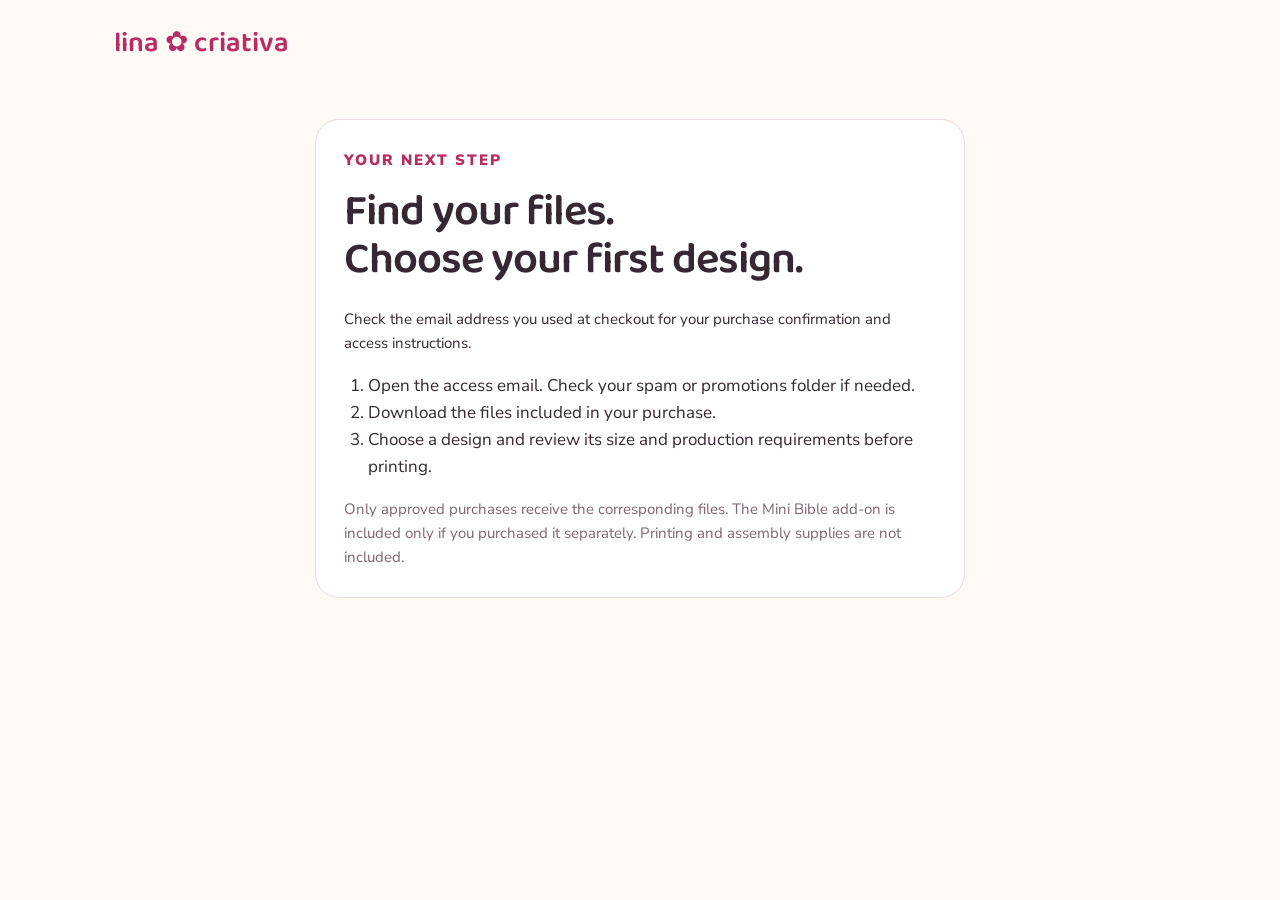
==== thank-you.html @ 4ca30754 "Add US Mini Bible upsell with Hotmart widget, mobile gallery and countdown" ====
<!doctype html><html lang="en-US"><head><meta charset="utf-8"><meta name="viewport" content="width=device-width,initial-scale=1"><meta name="robots" content="noindex,nofollow"><title>Your downloads | Lina Criativa</title><link rel="stylesheet" href="./styles.css"><script src="./offer-config.js" defer></script><script src="./app.js" defer></script></head><body><header class="wrap brand"><span class="logo">lina ✿ criativa</span></header><main class="wrap"><article class="card access-card"><p class="eyebrow">Your next step</p><h1>Find your files.<br>Choose your first design.</h1><p class="lead">Check the email address you used at checkout for your purchase confirmation and access instructions.</p><ol><li>Open the access email. Check your spam or promotions folder if needed.</li><li>Download the files included in your purchase.</li><li>Choose a design and review its size and production requirements before printing.</li></ol><a class="btn" data-access hidden>OPEN MY DOWNLOADS</a><a class="decline" data-support hidden>Get help with my files</a><p class="fine">Only approved purchases receive the corresponding files. The Mini Bible add-on is included only if you purchased it separately. Printing and assembly supplies are not included.</p></article></main></body></html>
---- styles.css ----
@font-face{font-family:Baloo;src:url('./assets/baloo-latin.woff2') format('woff2');font-display:swap}@font-face{font-family:Nunito;src:url('./assets/nunito-latin.woff2') format('woff2');font-display:swap}:root{--ink:#352832;--rose:#b72c61;--petal:#fce8f0;--cream:#fffaf6;--green:#285848;--line:#efdae2}*{box-sizing:border-box}html{scroll-behavior:smooth;scroll-padding-top:30px}body{margin:0;color:var(--ink);background:var(--cream);font-family:Nunito,Arial,sans-serif;font-size:17px;line-height:1.6}h1,h2,h3,p{margin:0}h1,h2,h3{font-family:Baloo,Georgia,serif;font-weight:600;line-height:1.1}h1{font-size:clamp(36px,5.5vw,65px);letter-spacing:-1px}h2{font-size:clamp(30px,4vw,44px)}h3{font-size:26px}p+p{margin-top:14px}a{color:inherit}button{font:inherit}img{display:block;max-width:100%;height:auto}.wrap{max-width:1100px;margin:auto;padding:0 24px}.strip{text-align:center;background:var(--green);color:white;font-size:13px;letter-spacing:1px;padding:10px 20px}.brand{display:flex;align-items:center;justify-content:space-between;padding-top:22px;padding-bottom:22px}.logo{font-family:Baloo,Georgia,serif;font-size:28px;color:var(--rose)}.brand small{font-size:12px;color:#77636c}.hero{display:grid;grid-template-columns:1fr 1fr;gap:42px;align-items:center;padding-top:26px;padding-bottom:54px}.eyebrow{font-size:12px;font-weight:900;letter-spacing:2px;text-transform:uppercase;color:var(--rose);margin-bottom:16px}.highlight{color:var(--rose)}.lead{font-size:19px;line-height:1.6;margin-top:22px}.hero-photo{border-radius:120px 120px 28px 28px;max-height:650px;width:100%;object-fit:cover;box-shadow:0 15px 45px #68384b19}.pill-row{display:flex;flex-wrap:wrap;gap:8px;margin:22px 0}.pill{padding:7px 12px;border:1px solid var(--line);border-radius:40px;background:white;font-size:13px;font-weight:800}.btn{display:block;background:var(--rose);color:white;text-decoration:none;text-align:center;font-weight:900;padding:17px 20px;border-radius:15px;box-shadow:0 7px 0 #8e2049;line-height:1.35;border:0;cursor:pointer}.btn:focus-visible,button:focus-visible,a:focus-visible{outline:3px solid #174839;outline-offset:4px}.decline{display:block;text-align:center;margin-top:22px;font-size:13px;color:#79616c;text-underline-offset:4px}.fine{font-size:12px;color:#7d6671;line-height:1.6}.hero .fine{margin-top:16px;text-align:center}.price-inline{font-size:20px;font-weight:900;color:var(--rose);margin:16px 0}.section{padding:62px 0}.blush{background:#ffedf3}.white{background:#fff}.center{text-align:center}.intro{max-width:720px;margin:0 auto 28px}.intro p{margin-top:16px}.stats{display:grid;grid-template-columns:repeat(3,1fr);gap:12px;margin-top:35px}.stat{background:white;border:1px solid var(--line);border-radius:20px;padding:20px}.stat strong{display:block;color:var(--rose);font-family:Baloo,Georgia,serif;font-size:36px;line-height:1.2}.stat span{font-size:13px}.comparison{display:grid;grid-template-columns:1fr 1fr;gap:20px;max-width:850px;margin:30px auto 0}.card{background:white;border:1px solid var(--line);border-radius:24px;padding:28px}.card h3{margin-bottom:14px}.card p{font-size:15px}.card.accent{border:2px solid #c26a8d;background:#fff9fc}.check-list{list-style:none;padding:0;margin:20px 0}.check-list li{padding:9px 0 9px 25px;position:relative}.check-list li:before{content:'✓';position:absolute;left:0;color:var(--green);font-weight:900}.gallery-group{margin-top:38px}.gallery-head{display:flex;justify-content:space-between;gap:20px;align-items:end;margin-bottom:16px}.gallery-head p{font-size:14px;color:#806b75}.rail{display:grid;grid-auto-flow:column;grid-auto-columns:calc((100% - 48px)/4);gap:16px;overflow-x:auto;scroll-snap-type:x mandatory;padding:4px 0 15px;scrollbar-color:#d999b2 transparent}.tile{margin:0;scroll-snap-align:start}.tile button,.photo-button{border:0;padding:0;background:none;cursor:zoom-in;width:100%}.tile img{border-radius:18px;width:100%;border:1px solid var(--line)}.tile figcaption{font-size:12px;padding:8px 3px;color:#78646d}.photo-rail .tile img{aspect-ratio:1;object-fit:cover}.steps{display:grid;grid-template-columns:repeat(3,1fr);gap:20px}.step-number{font-family:Baloo;font-size:35px;color:var(--rose);display:block;margin-bottom:10px}.steps p{font-size:15px;margin-top:12px}.inside{display:grid;grid-template-columns:1fr 1fr;gap:40px;align-items:center}.inside img{border-radius:26px}.inside p{margin-top:20px}.occasion-grid{display:grid;grid-template-columns:repeat(3,1fr);gap:16px;margin-top:30px}.occasion-grid h3{font-size:24px;margin-bottom:12px}.occasion-grid p{font-size:14px}.quote{margin:26px auto;padding:24px;max-width:650px;border-left:4px solid var(--rose);background:#fff;font-size:22px;font-family:Baloo;line-height:1.3}.proof-grid{display:grid;grid-template-columns:1fr 1fr;gap:22px;align-items:start}.proof-grid img{border-radius:18px;border:1px solid var(--line)}.proof-grid .wide{grid-column:1/-1;max-width:800px;margin:auto}.extras{display:grid;grid-template-columns:repeat(3,1fr);gap:16px}.extras .card p{font-size:14px}.offer{max-width:690px;margin:auto;border:2px solid #ca7a99;border-radius:30px;background:#fff;padding:36px;box-shadow:0 20px 65px #95496714}.offer .amount{font-family:Baloo;font-size:76px;color:var(--rose);line-height:1.15;margin-top:18px}.offer .amount small{font:800 18px Nunito}.offer h2{font-size:38px}.offer .fine{margin-top:14px}.bonus{background:var(--cream);border-radius:18px;padding:20px;margin:20px 0}.bonus h3{font-size:24px}.bonus ul{font-size:15px;padding-left:20px}.offer .check-list{text-align:left}.faq{max-width:800px;margin:auto}details{border-bottom:1px solid var(--line);padding:19px 0}summary{cursor:pointer;font-weight:900}details p{font-size:15px;padding-top:12px;color:#705b66}footer{padding:35px 24px;text-align:center;font-size:12px;color:#806d75;border-top:1px solid var(--line)}dialog{border:0;border-radius:20px;padding:18px;max-width:min(94vw,900px);max-height:94vh;background:var(--cream)}dialog::backdrop{background:#20141cbb}dialog img{max-height:80vh;margin:auto;object-fit:contain}dialog button{float:right;background:var(--rose);border:0;border-radius:50%;color:white;width:34px;height:34px;cursor:pointer;margin-bottom:10px}.access-card{max-width:650px;margin:30px auto}.access-card h1{font-size:44px}.access-card ol{padding-left:24px}.skip{position:absolute;left:-9999px}.skip:focus{left:20px;top:10px;background:white;padding:10px;z-index:20}@media(max-width:760px){.wrap{padding-left:20px;padding-right:20px}.brand{padding-top:15px;padding-bottom:10px}.brand small{max-width:120px;text-align:right}.hero{grid-template-columns:1fr;gap:25px;padding-top:20px}.hero-photo{max-height:470px;object-position:center 38%;border-radius:75px 75px 24px 24px}.hero h1{font-size:42px}.lead{font-size:17px}.section{padding:44px 0}.rail{grid-auto-columns:78%;gap:12px}.comparison,.inside,.proof-grid{grid-template-columns:1fr}.steps,.occasion-grid,.extras{grid-template-columns:1fr}.proof-grid .wide{grid-column:auto}.stats{gap:8px}.stat{padding:17px 8px}.stat strong{font-size:29px}.stat span{font-size:11px}.offer{padding:25px 20px}.offer h2{font-size:32px}.offer .amount{font-size:68px}.gallery-head{display:block}.gallery-head p{margin-top:8px}.card{padding:23px}.inside{gap:25px}.inside img{max-height:440px;object-fit:cover;width:100%}}@media(prefers-reduced-motion:reduce){html{scroll-behavior:auto}}
[hidden]{display:none!important}@media(max-width:760px){.hero>div:first-child{display:contents}.hero .eyebrow{order:1;margin-bottom:0}.hero h1{order:2}.hero>div:last-child{order:3}.hero .lead{order:4;margin-top:0}.hero .pill-row{order:5;margin:0}.hero .price-inline{order:6;margin:0}.hero .btn{order:7}.hero .decline{order:8;margin-top:0}.hero .fine{order:9;margin-top:0}.hero-photo{max-height:420px;object-position:center 45%;border-radius:50px 50px 20px 20px}}
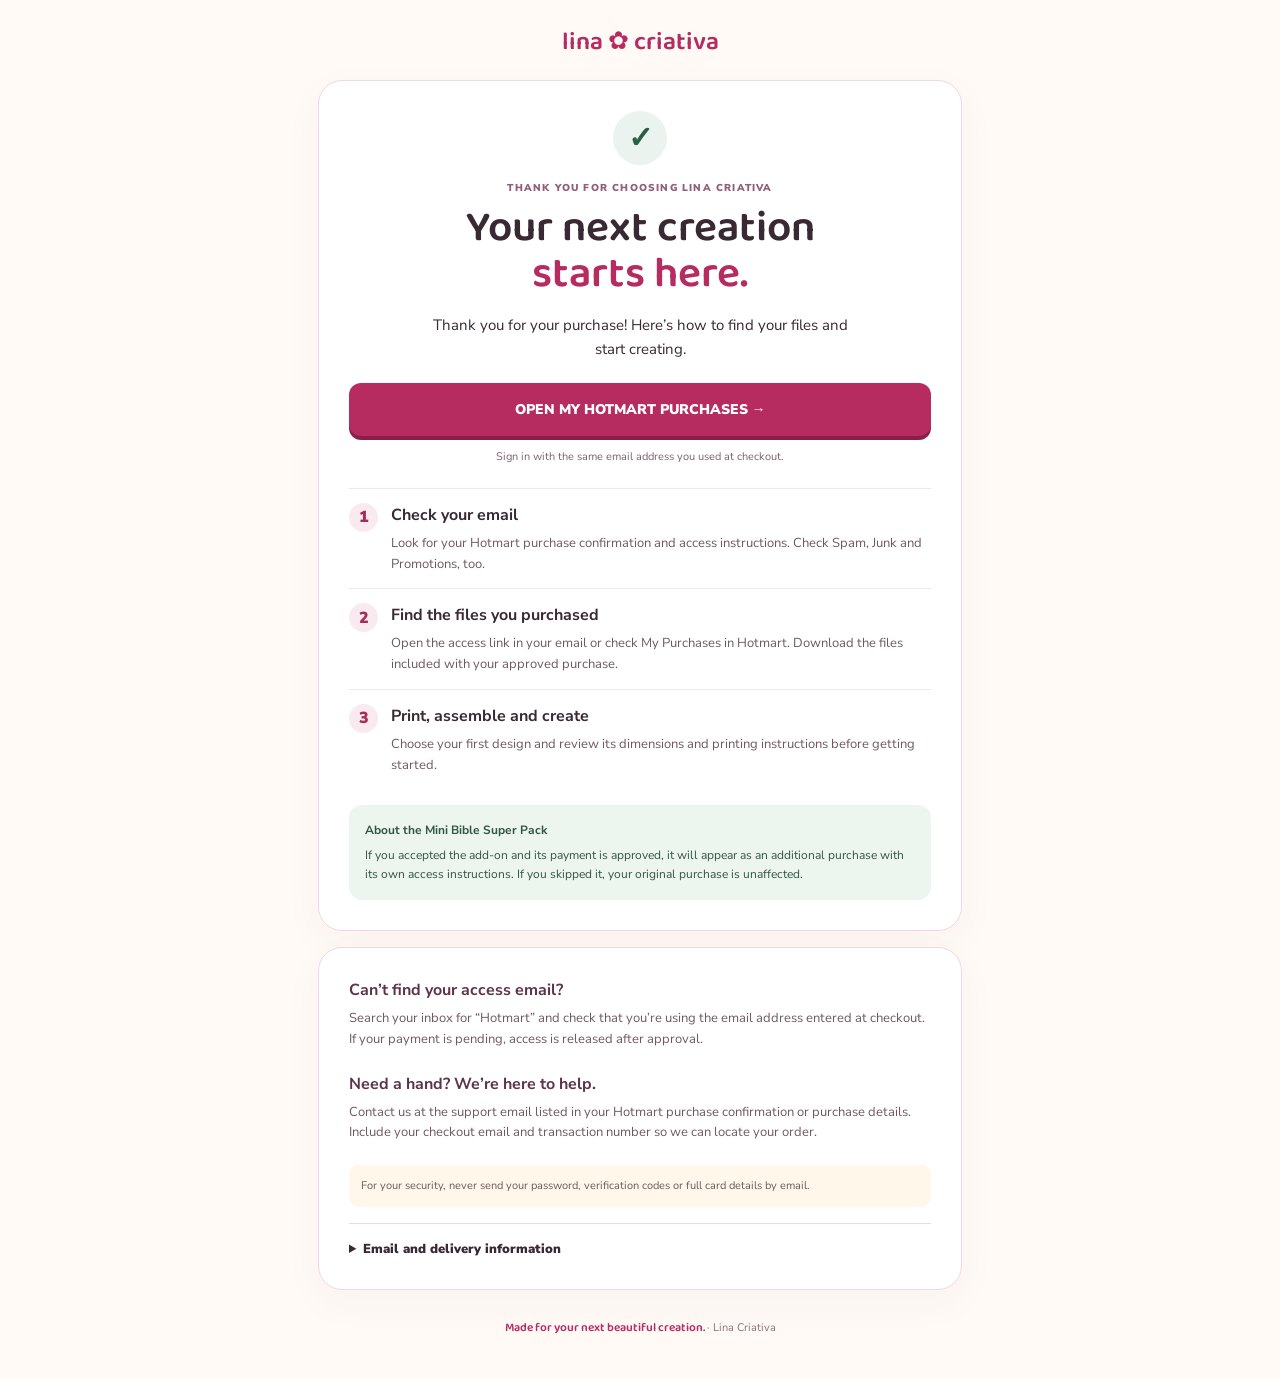
==== commit 5060ce5a: "Add English thank-you page with access, email and support guidance" ====
--- a/thank-you.html
+++ b/thank-you.html
@@ -1 +1,3 @@
-<!doctype html><html lang="en-US"><head><meta charset="utf-8"><meta name="viewport" content="width=device-width,initial-scale=1"><meta name="robots" content="noindex,nofollow"><title>Your downloads | Lina Criativa</title><link rel="stylesheet" href="./styles.css"><script src="./offer-config.js" defer></script><script src="./app.js" defer></script></head><body><header class="wrap brand"><span class="logo">lina ✿ criativa</span></header><main class="wrap"><article class="card access-card"><p class="eyebrow">Your next step</p><h1>Find your files.<br>Choose your first design.</h1><p class="lead">Check the email address you used at checkout for your purchase confirmation and access instructions.</p><ol><li>Open the access email. Check your spam or promotions folder if needed.</li><li>Download the files included in your purchase.</li><li>Choose a design and review its size and production requirements before printing.</li></ol><a class="btn" data-access hidden>OPEN MY DOWNLOADS</a><a class="decline" data-support hidden>Get help with my files</a><p class="fine">Only approved purchases receive the corresponding files. The Mini Bible add-on is included only if you purchased it separately. Printing and assembly supplies are not included.</p></article></main></body></html>+<!doctype html>
+<html lang="en-US"><head><meta charset="utf-8"><meta name="viewport" content="width=device-width,initial-scale=1"><meta name="robots" content="noindex,nofollow"><meta name="theme-color" content="#fffaf6"><title>Thank you! Your next steps | Lina Criativa</title><link rel="stylesheet" href="./compact.css?v=thank-you-1"><link rel="stylesheet" href="./thank-you.css"></head>
+<body><main class="thankyou-shell"><header class="ty-brand">lina ✿ criativa</header><section class="ty-card"><div class="ty-check" aria-hidden="true">✓</div><p class="ty-eyebrow">THANK YOU FOR CHOOSING LINA CRIATIVA</p><h1>Your next creation<br><span>starts here.</span></h1><p class="ty-lead">Thank you for your purchase! Here’s how to find your files and start creating.</p><a class="ty-button" href="https://consumer.hotmart.com/">OPEN MY HOTMART PURCHASES <span aria-hidden="true">→</span></a><p class="ty-button-note">Sign in with the same email address you used at checkout.</p><ol class="ty-steps"><li><span>1</span><div><h2>Check your email</h2><p>Look for your Hotmart purchase confirmation and access instructions. Check Spam, Junk and Promotions, too.</p></div></li><li><span>2</span><div><h2>Find the files you purchased</h2><p>Open the access link in your email or check My Purchases in Hotmart. Download the files included with your approved purchase.</p></div></li><li><span>3</span><div><h2>Print, assemble and create</h2><p>Choose your first design and review its dimensions and printing instructions before getting started.</p></div></li></ol><div class="ty-note"><strong>About the Mini Bible Super Pack</strong><p>If you accepted the add-on and its payment is approved, it will appear as an additional purchase with its own access instructions. If you skipped it, your original purchase is unaffected.</p></div></section><section class="ty-card ty-help"><h2>Can’t find your access email?</h2><p>Search your inbox for “Hotmart” and check that you’re using the email address entered at checkout. If your payment is pending, access is released after approval.</p><h2>Need a hand? We’re here to help.</h2><p>Contact us at the support email listed in your Hotmart purchase confirmation or purchase details. Include your checkout email and transaction number so we can locate your order.</p><p class="ty-security">For your security, never send your password, verification codes or full card details by email.</p><details><summary>Email and delivery information</summary><p>Your purchase confirmation and access instructions are sent to the email address used at checkout. Keep those messages so you can return to your files. If you entered the wrong address or cannot locate your access, contact the support email shown in your Hotmart purchase.</p><p>These are digital files. No physical product is shipped. Printing, materials and assembly are your responsibility. Access covers only the products with approved payments.</p></details></section><footer>Made for your next beautiful creation. <span>· Lina Criativa</span></footer></main></body></html>
--- a/compact.css
+++ b/compact.css
@@ -0,0 +1,11 @@
+@font-face{font-family:Baloo;src:url('./assets/baloo-latin.woff2') format('woff2');font-display:swap}@font-face{font-family:Nunito;src:url('./assets/nunito-latin.woff2') format('woff2');font-display:swap}*{box-sizing:border-box}body{margin:0;background:#fffaf6;color:#392932;font-family:Nunito,Arial,sans-serif;line-height:1.5}.shell{max-width:760px;margin:26px auto 0;padding:0 20px}.thanks{display:flex;gap:13px;align-items:flex-start;background:#eaf3ee;border:1px solid #c9dfd1;border-radius:18px;padding:18px 22px;margin-bottom:18px}.check{flex:none;border-radius:50%;background:#2b6048;color:#fff;width:29px;height:29px;display:grid;place-items:center;font-weight:900}.thanks h1{font-size:19px;line-height:1.3;margin:0 0 5px;color:#224e3b}.thanks p{font-size:13px;margin:0;color:#486252}.offer{background:#fff;border:1px solid #eed9e2;box-shadow:0 15px 50px #843b5910;border-radius:26px;padding:28px 34px}.eyebrow{text-align:center;text-transform:uppercase;letter-spacing:1.5px;font-size:11px;font-weight:900;color:#ad2b5c;margin:0 0 10px}.offer h2{font-family:Baloo,Georgia,serif;font-size:43px;line-height:1.04;text-align:center;font-weight:600;margin:0}.offer h2 span{color:#b82e63}.intro{text-align:center;max-width:590px;margin:14px auto 20px;font-size:16px;line-height:1.5}.product{display:grid;grid-template-columns:165px 1fr;gap:24px;align-items:center}.product img{width:165px;height:210px;object-fit:cover;border-radius:16px}.product ul{list-style:none;padding:0;margin:0;font-size:14px}.product li{position:relative;padding:5px 0 5px 20px}.product li:before{content:'✓';position:absolute;left:0;color:#2b6048;font-weight:900}.bonus{font-size:12px;color:#7b626e;line-height:1.45;border-top:1px solid #f0e2e8;padding-top:10px;margin:10px 0 0}.decision{margin-top:18px}.price{display:flex;align-items:center;justify-content:center;gap:14px;flex-wrap:wrap;margin:0 0 12px}.price>span{font-size:12px;color:#79616e}.price strong{color:#b72c61;font-family:Baloo,Georgia,serif;font-size:46px;font-weight:600;line-height:1.1}.price small{font:800 12px Nunito}.accept{display:block;text-align:center;text-decoration:none;font-size:15px;font-weight:900;line-height:1.3;color:white;background:#b62c61;box-shadow:0 5px 0 #8a2048;border-radius:13px;padding:17px 14px}.accept:focus-visible,.decline:focus-visible{outline:3px solid #285848;outline-offset:5px}.decline{display:block;text-align:center;font-size:12px;color:#78616b;margin-top:20px;text-underline-offset:4px}.fine{text-align:center;font-size:11px;color:#88717c;line-height:1.5;margin:12px 0 0}footer{text-align:center;font:20px Baloo,Georgia,serif;color:#b72c61;padding:16px 20px}footer span{font:11px Nunito;color:#8a717d}@media(max-width:600px){.shell{margin-top:12px;padding:0 12px}.thanks{padding:13px;gap:10px;margin-bottom:12px;border-radius:15px}.thanks h1{font-size:16px}.thanks p{font-size:11px}.check{width:25px;height:25px}.offer{padding:20px 16px;border-radius:20px}.eyebrow{font-size:9px;letter-spacing:1px;margin-bottom:10px}.offer h2{font-size:33px}.intro{font-size:13px;margin:11px auto 15px}.product{grid-template-columns:103px 1fr;gap:12px}.product img{width:103px;height:161px;border-radius:11px}.product ul{font-size:11px;line-height:1.45}.product li{padding:4px 0 4px 14px}.bonus{font-size:10px;margin-top:7px;padding-top:7px}.decision{margin-top:14px}.price{gap:9px;margin-bottom:10px}.price>span{font-size:10px}.price strong{font-size:40px}.accept{font-size:13px;padding:14px 10px}.decline{font-size:11px;margin-top:17px}.fine{font-size:10px;margin-top:10px}footer{padding:12px;font-size:18px}}
+.bf-price{text-align:center;margin-bottom:13px}.regular{font-size:12px;color:#7e6570;margin:0 0 3px}.regular del{font-weight:900;font-size:17px}.bf-price .price{margin:0;gap:12px}.saving{background:#fff0ca;border:1px solid #edd18e;color:#774500!important;font-weight:900;padding:5px 9px;border-radius:30px}.bf-note{font-size:10px;color:#7d616f;margin:5px 0 0}.eyebrow{background:#392531;color:#fff;border-radius:8px;padding:8px 6px}.offer h2{font-size:39px}@media(max-width:600px){.offer h2{font-size:30px}.intro{font-size:12px;line-height:1.45;margin:10px auto 13px}.eyebrow{font-size:9px;padding:7px 4px}.bf-price{margin-bottom:11px}.regular{font-size:10px}.regular del{font-size:14px}.bf-note{font-size:9px}.saving{font-size:9px!important;padding:4px 7px}.decision{margin-top:12px}.accept{font-size:13px}}
+
+/* Photo gallery and compact mobile layout */
+[hidden]{display:none!important}.product{grid-template-columns:220px minmax(0,1fr);gap:20px}.gallery{min-width:0}.gallery-stage{position:relative;border-radius:15px;overflow:hidden;background:#f8efed}.gallery-track{display:flex;overflow-x:auto;scroll-snap-type:x mandatory;scrollbar-width:none;overscroll-behavior-x:contain}.gallery-track::-webkit-scrollbar{display:none}.slide{flex:0 0 100%;min-width:0;scroll-snap-align:start;padding:0;border:0;background:none;cursor:zoom-in}.product .slide img{display:block;width:100%;height:auto;aspect-ratio:1;object-fit:contain;border-radius:0}.gallery-arrow{position:absolute;top:50%;transform:translateY(-50%);width:34px;height:44px;border:0;border-radius:10px;background:#ffffffed;color:#6e2541;font-size:28px;cursor:pointer;box-shadow:0 2px 8px #0002}.prev{left:4px}.next{right:4px}.gallery-dots{display:flex;justify-content:center;gap:0}.gallery-dots button{position:relative;width:28px;height:28px;border:0;background:none;cursor:pointer}.gallery-dots button:after{content:'';position:absolute;width:6px;height:6px;left:11px;top:11px;border-radius:50%;background:#dac5cd}.gallery-dots button[aria-pressed=true]:after{background:#b62c61;width:8px;height:8px;left:10px;top:10px}.gallery-hint{text-align:center;font-size:10px;color:#7b626e;margin:0}.last-chance{background:#fff3df;border:1px solid #edd8af;border-radius:10px;padding:10px;font-size:12px;line-height:1.4;text-align:center;margin:0 0 13px}.last-chance strong{color:#843454}.widget-status{font-size:12px;text-align:center;color:#853346}#hotmart-sales-funnel{width:100%;min-height:100px}#hotmart-sales-funnel iframe{max-width:100%}button:focus-visible{outline:3px solid #285848;outline-offset:2px}#lightbox{border:0;border-radius:18px;padding:10px;background:#fff;max-width:94vw;max-height:94dvh}#lightbox::backdrop{background:#20131dcc}#lightbox img{display:block;max-width:86vw;max-height:82dvh;object-fit:contain}#lightbox>button{display:block;margin-left:auto;border:0;background:#fff;width:44px;height:44px;font-size:30px;cursor:pointer}
+@media(max-width:600px){.shell{padding:0 10px;margin-top:10px}.offer{padding:17px 14px}.thanks{padding:11px;margin-bottom:10px}.thanks h1{font-size:15px}.thanks p{font-size:11px}.offer h2{font-size:29px}.product{grid-template-columns:145px minmax(0,1fr);gap:12px}.product ul{font-size:11px}.product li{padding-top:3px;padding-bottom:3px}.bonus{font-size:10px}.gallery-arrow{width:30px;height:44px}.gallery-hint{font-size:9px}.last-chance{font-size:11px;padding:9px;margin-bottom:10px}.fine{font-size:10px}.intro{font-size:12px}.eyebrow{letter-spacing:.7px}.decision{margin-top:13px}}
+@media(max-width:360px){.product{grid-template-columns:125px minmax(0,1fr);gap:9px}.offer h2{font-size:26px}}
+@media(prefers-reduced-motion:reduce){.gallery-track{scroll-behavior:auto}}
+
+/* Larger product photos and transparent navigation */
+.product{grid-template-columns:280px minmax(0,1fr)}.gallery-arrow{background:transparent;box-shadow:none;color:white;text-shadow:0 1px 4px #000,0 0 8px #0009;font-size:38px;width:44px;height:48px}.offer-clock{display:flex;align-items:center;justify-content:center;gap:16px;margin:0 auto 14px;padding:10px 16px;border-radius:12px;background:#fff3df;border:1px solid #edd8af;width:fit-content}.offer-clock span{font-size:10px;font-weight:900;letter-spacing:.7px;color:#843454}.offer-clock strong{font-size:29px;font-weight:900;font-variant-numeric:tabular-nums;line-height:1;color:#843454}.last-chance{margin-bottom:8px}@media(max-width:600px){.product{grid-template-columns:minmax(0,1fr);gap:13px}.gallery{width:100%;max-width:340px;margin-inline:auto}.product ul{font-size:12px;display:grid;grid-template-columns:1fr 1fr;gap:3px 10px}.bonus{font-size:11px}.offer-clock{gap:14px}.gallery-hint{font-size:10px}}
--- a/thank-you.css
+++ b/thank-you.css
@@ -0,0 +1 @@
+.thankyou-shell{max-width:680px;margin:0 auto;padding:22px 18px}.ty-brand{text-align:center;font:25px Baloo,Georgia,serif;color:#b62c61;margin-bottom:18px}.ty-card{background:#fff;border:1px solid #eed9e2;border-radius:24px;padding:30px;box-shadow:0 12px 40px #843b590a;margin-bottom:16px}.ty-check{display:grid;place-items:center;width:54px;height:54px;border-radius:50%;background:#eaf3ee;color:#2b6048;font-size:30px;font-weight:900;margin:0 auto 15px}.ty-eyebrow{text-align:center;letter-spacing:1.2px;font-size:10px;font-weight:900;color:#916078}.ty-card h1{font:600 43px/1.06 Baloo,Georgia,serif;text-align:center;margin:10px 0}.ty-card h1 span{color:#b62c61}.ty-lead{text-align:center;font-size:15px;max-width:440px;margin:16px auto 22px}.ty-button{display:block;background:#b62c61;color:#fff;text-align:center;text-decoration:none;font-weight:900;font-size:14px;border-radius:12px;padding:16px 12px;box-shadow:0 4px 0 #8a2048}.ty-button:focus-visible,summary:focus-visible{outline:3px solid #285848;outline-offset:5px}.ty-button-note{text-align:center;font-size:11px;color:#7d616f;margin:12px 0 22px}.ty-steps{list-style:none;padding:0;margin:0}.ty-steps li{display:flex;gap:13px;padding:14px 0;border-top:1px solid #f2e5eb}.ty-steps li>span{flex:none;width:29px;height:29px;border-radius:50%;background:#f9eaf0;color:#a62c59;display:grid;place-items:center;font-weight:900}.ty-card h2{font-size:16px;margin:0 0 6px}.ty-card p{line-height:1.6}.ty-steps p{font-size:13px;margin:0;color:#6e5963}.ty-note{background:#edf5ef;border-radius:13px;padding:16px;margin-top:15px;color:#315740;font-size:12px}.ty-note p{margin:7px 0 0}.ty-help>p{font-size:13px;color:#6e5963;margin:0 0 22px}.ty-help h2{color:#5d3447}.ty-help .ty-security{font-size:11px;background:#fff7e9;padding:12px;border-radius:10px;margin-bottom:16px}details{border-top:1px solid #eed9e2;padding-top:16px}summary{font-size:13px;font-weight:900;cursor:pointer}details p{font-size:12px;color:#6e5963}footer{font-size:12px;padding:12px 4px 20px}@media(max-width:600px){.thankyou-shell{padding:14px 12px}.ty-card{padding:23px 18px;border-radius:20px}.ty-card h1{font-size:36px}.ty-lead{font-size:14px}.ty-button{font-size:12px;min-height:48px}.ty-eyebrow{font-size:9px;letter-spacing:.7px}.ty-steps p,.ty-help>p{font-size:12px}.ty-brand{margin-bottom:12px}}
